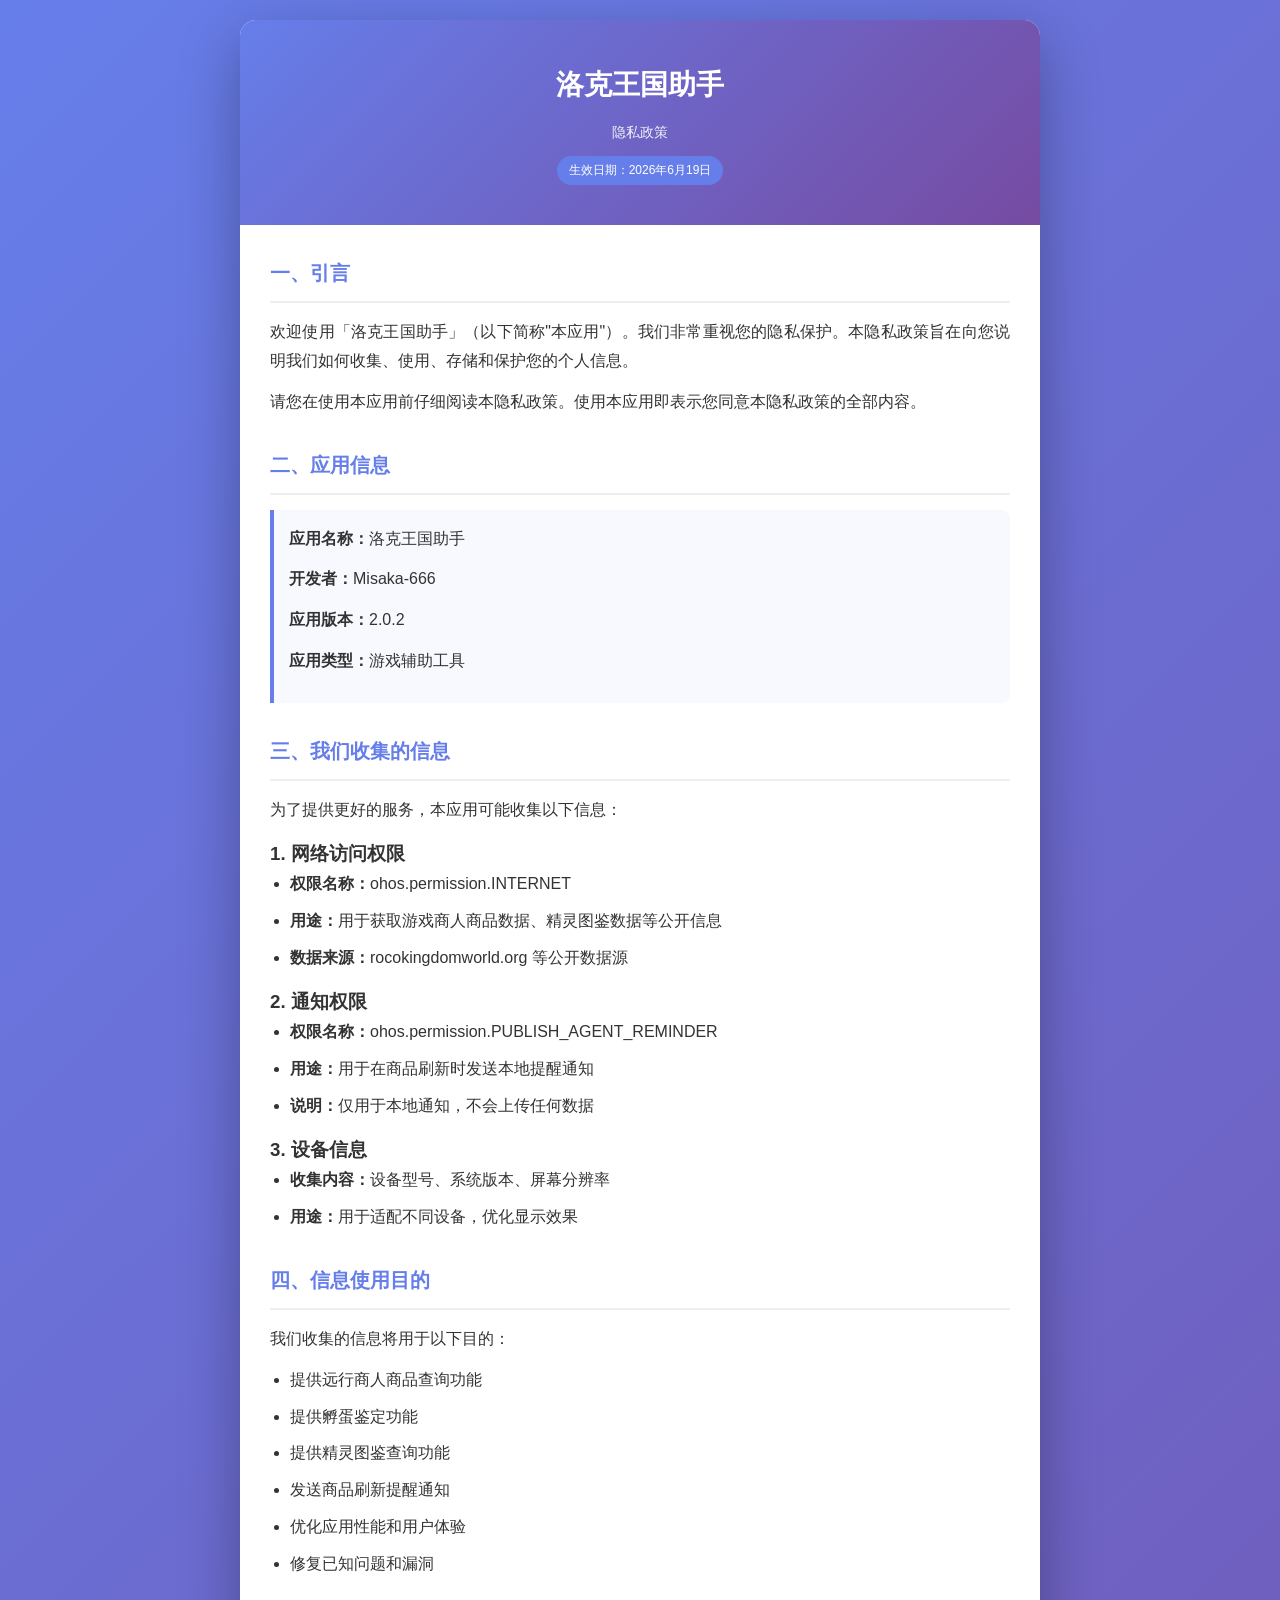
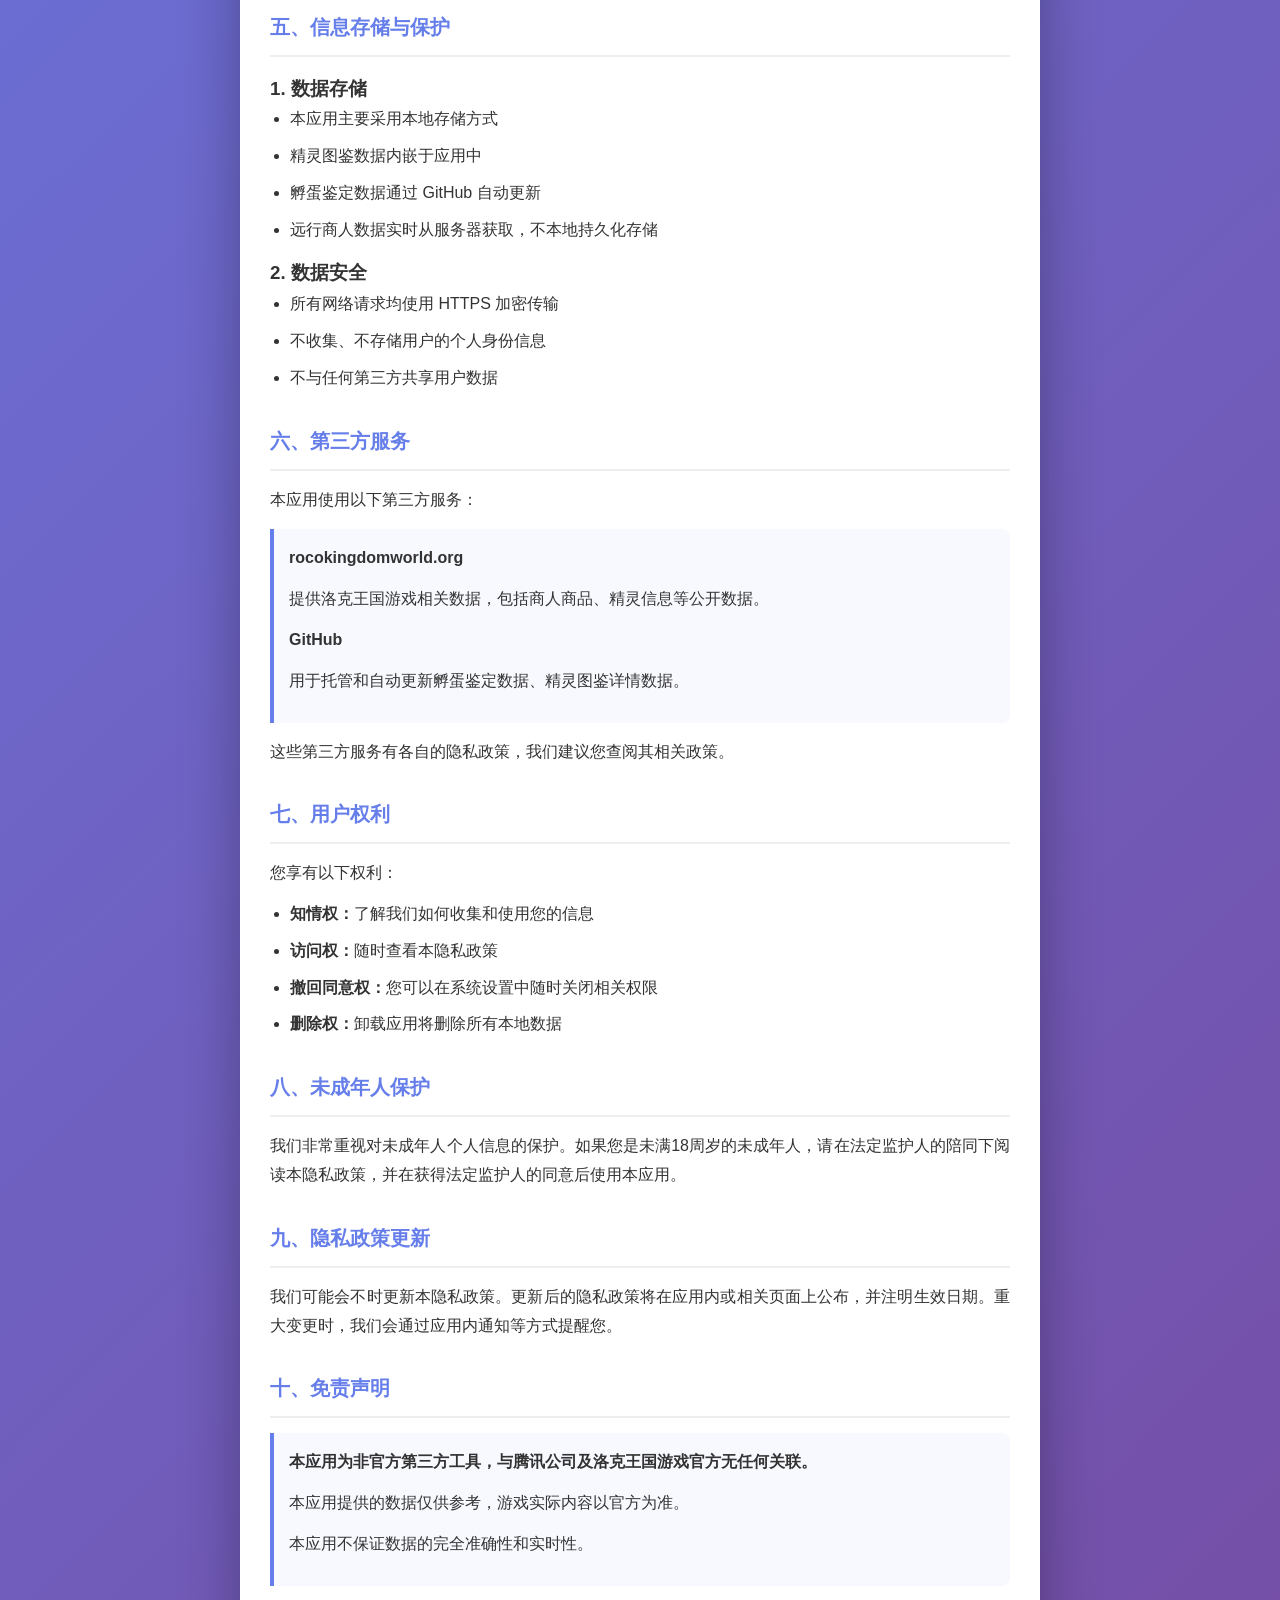
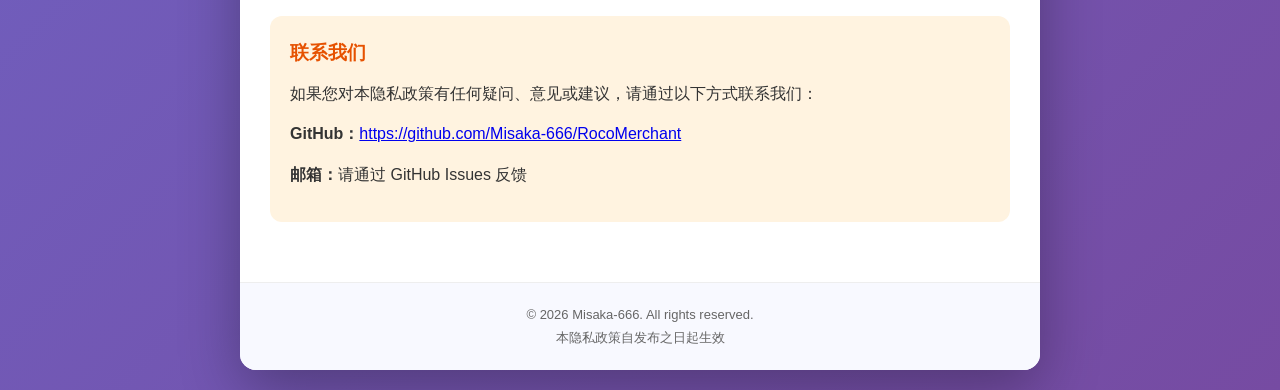
==== docs/index.html @ 527032fa "docs: 添加隐私政策页面用于GitHub Pages托管" ====
<!DOCTYPE html>
<html lang="zh-CN">
<head>
    <meta charset="UTF-8">
    <meta name="viewport" content="width=device-width, initial-scale=1.0">
    <title>洛克王国助手 - 隐私政策</title>
    <style>
        * {
            margin: 0;
            padding: 0;
            box-sizing: border-box;
        }
        body {
            font-family: -apple-system, BlinkMacSystemFont, "PingFang SC", "Microsoft YaHei", sans-serif;
            line-height: 1.8;
            color: #333;
            background: linear-gradient(135deg, #667eea 0%, #764ba2 100%);
            min-height: 100vh;
            padding: 20px;
        }
        .container {
            max-width: 800px;
            margin: 0 auto;
            background: white;
            border-radius: 16px;
            box-shadow: 0 20px 60px rgba(0,0,0,0.3);
            overflow: hidden;
        }
        .header {
            background: linear-gradient(135deg, #667eea 0%, #764ba2 100%);
            color: white;
            padding: 40px 30px;
            text-align: center;
        }
        .header h1 {
            font-size: 28px;
            font-weight: 600;
            margin-bottom: 10px;
        }
        .header .subtitle {
            font-size: 14px;
            opacity: 0.9;
        }
        .content {
            padding: 30px;
        }
        .section {
            margin-bottom: 30px;
        }
        .section h2 {
            font-size: 20px;
            color: #667eea;
            margin-bottom: 15px;
            padding-bottom: 10px;
            border-bottom: 2px solid #eee;
        }
        .section p {
            margin-bottom: 12px;
            text-align: justify;
        }
        .section ul {
            margin-left: 20px;
            margin-bottom: 12px;
        }
        .section li {
            margin-bottom: 8px;
        }
        .highlight {
            background: #f8f9ff;
            border-left: 4px solid #667eea;
            padding: 15px;
            margin: 15px 0;
            border-radius: 0 8px 8px 0;
        }
        .footer {
            background: #f8f9ff;
            padding: 20px 30px;
            text-align: center;
            font-size: 13px;
            color: #666;
            border-top: 1px solid #eee;
        }
        .effective-date {
            display: inline-block;
            background: #667eea;
            color: white;
            padding: 4px 12px;
            border-radius: 20px;
            font-size: 12px;
            margin-top: 10px;
        }
        .contact-info {
            background: #fff3e0;
            border-radius: 12px;
            padding: 20px;
            margin-top: 20px;
        }
        .contact-info h3 {
            color: #e65100;
            margin-bottom: 10px;
        }
    </style>
</head>
<body>
    <div class="container">
        <div class="header">
            <h1>洛克王国助手</h1>
            <div class="subtitle">隐私政策</div>
            <div class="effective-date">生效日期：2026年6月19日</div>
        </div>
        
        <div class="content">
            <div class="section">
                <h2>一、引言</h2>
                <p>欢迎使用「洛克王国助手」（以下简称"本应用"）。我们非常重视您的隐私保护。本隐私政策旨在向您说明我们如何收集、使用、存储和保护您的个人信息。</p>
                <p>请您在使用本应用前仔细阅读本隐私政策。使用本应用即表示您同意本隐私政策的全部内容。</p>
            </div>

            <div class="section">
                <h2>二、应用信息</h2>
                <div class="highlight">
                    <p><strong>应用名称：</strong>洛克王国助手</p>
                    <p><strong>开发者：</strong>Misaka-666</p>
                    <p><strong>应用版本：</strong>2.0.2</p>
                    <p><strong>应用类型：</strong>游戏辅助工具</p>
                </div>
            </div>

            <div class="section">
                <h2>三、我们收集的信息</h2>
                <p>为了提供更好的服务，本应用可能收集以下信息：</p>
                
                <h3>1. 网络访问权限</h3>
                <ul>
                    <li><strong>权限名称：</strong>ohos.permission.INTERNET</li>
                    <li><strong>用途：</strong>用于获取游戏商人商品数据、精灵图鉴数据等公开信息</li>
                    <li><strong>数据来源：</strong>rocokingdomworld.org 等公开数据源</li>
                </ul>
                
                <h3>2. 通知权限</h3>
                <ul>
                    <li><strong>权限名称：</strong>ohos.permission.PUBLISH_AGENT_REMINDER</li>
                    <li><strong>用途：</strong>用于在商品刷新时发送本地提醒通知</li>
                    <li><strong>说明：</strong>仅用于本地通知，不会上传任何数据</li>
                </ul>
                
                <h3>3. 设备信息</h3>
                <ul>
                    <li><strong>收集内容：</strong>设备型号、系统版本、屏幕分辨率</li>
                    <li><strong>用途：</strong>用于适配不同设备，优化显示效果</li>
                </ul>
            </div>

            <div class="section">
                <h2>四、信息使用目的</h2>
                <p>我们收集的信息将用于以下目的：</p>
                <ul>
                    <li>提供远行商人商品查询功能</li>
                    <li>提供孵蛋鉴定功能</li>
                    <li>提供精灵图鉴查询功能</li>
                    <li>发送商品刷新提醒通知</li>
                    <li>优化应用性能和用户体验</li>
                    <li>修复已知问题和漏洞</li>
                </ul>
            </div>

            <div class="section">
                <h2>五、信息存储与保护</h2>
                <h3>1. 数据存储</h3>
                <ul>
                    <li>本应用主要采用本地存储方式</li>
                    <li>精灵图鉴数据内嵌于应用中</li>
                    <li>孵蛋鉴定数据通过 GitHub 自动更新</li>
                    <li>远行商人数据实时从服务器获取，不本地持久化存储</li>
                </ul>
                
                <h3>2. 数据安全</h3>
                <ul>
                    <li>所有网络请求均使用 HTTPS 加密传输</li>
                    <li>不收集、不存储用户的个人身份信息</li>
                    <li>不与任何第三方共享用户数据</li>
                </ul>
            </div>

            <div class="section">
                <h2>六、第三方服务</h2>
                <p>本应用使用以下第三方服务：</p>
                <div class="highlight">
                    <p><strong>rocokingdomworld.org</strong></p>
                    <p>提供洛克王国游戏相关数据，包括商人商品、精灵信息等公开数据。</p>
                    <p><strong>GitHub</strong></p>
                    <p>用于托管和自动更新孵蛋鉴定数据、精灵图鉴详情数据。</p>
                </div>
                <p>这些第三方服务有各自的隐私政策，我们建议您查阅其相关政策。</p>
            </div>

            <div class="section">
                <h2>七、用户权利</h2>
                <p>您享有以下权利：</p>
                <ul>
                    <li><strong>知情权：</strong>了解我们如何收集和使用您的信息</li>
                    <li><strong>访问权：</strong>随时查看本隐私政策</li>
                    <li><strong>撤回同意权：</strong>您可以在系统设置中随时关闭相关权限</li>
                    <li><strong>删除权：</strong>卸载应用将删除所有本地数据</li>
                </ul>
            </div>

            <div class="section">
                <h2>八、未成年人保护</h2>
                <p>我们非常重视对未成年人个人信息的保护。如果您是未满18周岁的未成年人，请在法定监护人的陪同下阅读本隐私政策，并在获得法定监护人的同意后使用本应用。</p>
            </div>

            <div class="section">
                <h2>九、隐私政策更新</h2>
                <p>我们可能会不时更新本隐私政策。更新后的隐私政策将在应用内或相关页面上公布，并注明生效日期。重大变更时，我们会通过应用内通知等方式提醒您。</p>
            </div>

            <div class="section">
                <h2>十、免责声明</h2>
                <div class="highlight">
                    <p><strong>本应用为非官方第三方工具，与腾讯公司及洛克王国游戏官方无任何关联。</strong></p>
                    <p>本应用提供的数据仅供参考，游戏实际内容以官方为准。</p>
                    <p>本应用不保证数据的完全准确性和实时性。</p>
                </div>
            </div>

            <div class="section">
                <div class="contact-info">
                    <h3>联系我们</h3>
                    <p>如果您对本隐私政策有任何疑问、意见或建议，请通过以下方式联系我们：</p>
                    <p><strong>GitHub：</strong><a href="https://github.com/Misaka-666/RocoMerchant" target="_blank">https://github.com/Misaka-666/RocoMerchant</a></p>
                    <p><strong>邮箱：</strong>请通过 GitHub Issues 反馈</p>
                </div>
            </div>
        </div>
        
        <div class="footer">
            <p>© 2026 Misaka-666. All rights reserved.</p>
            <p>本隐私政策自发布之日起生效</p>
        </div>
    </div>
</body>
</html>
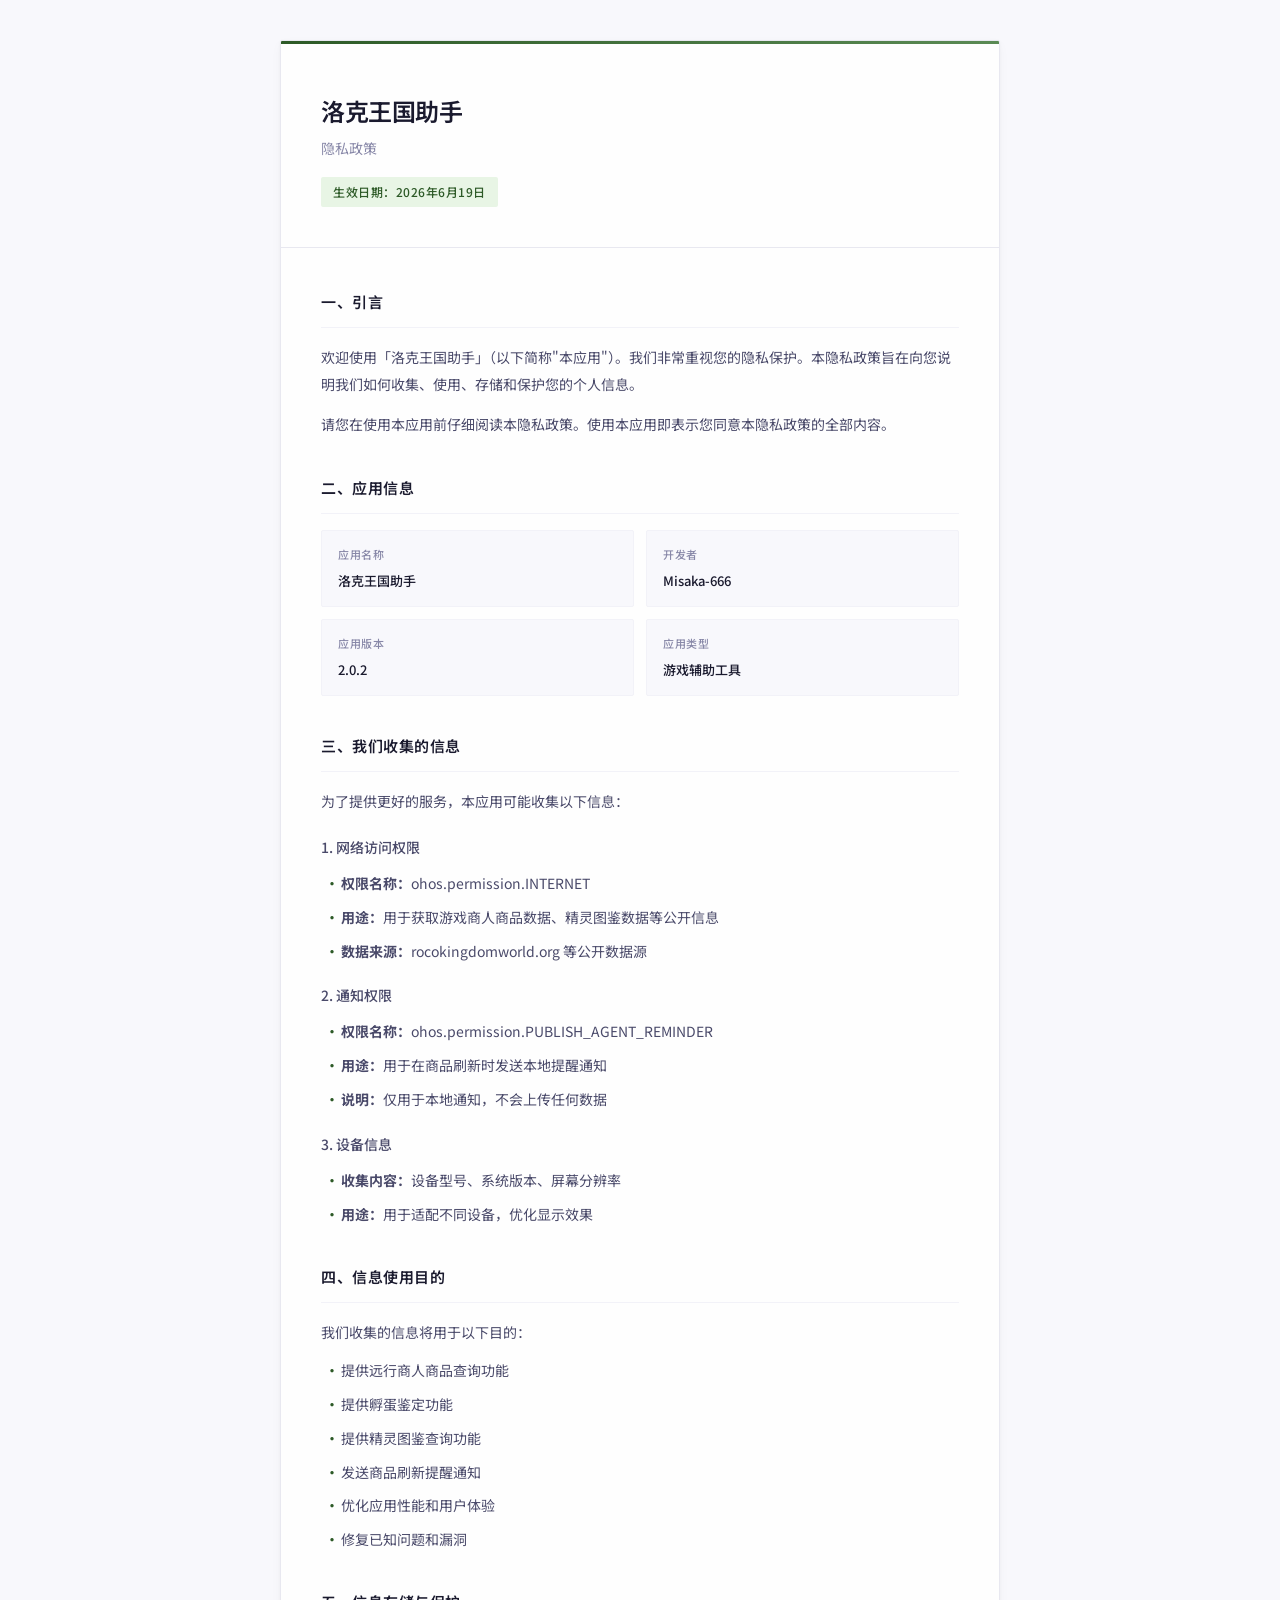
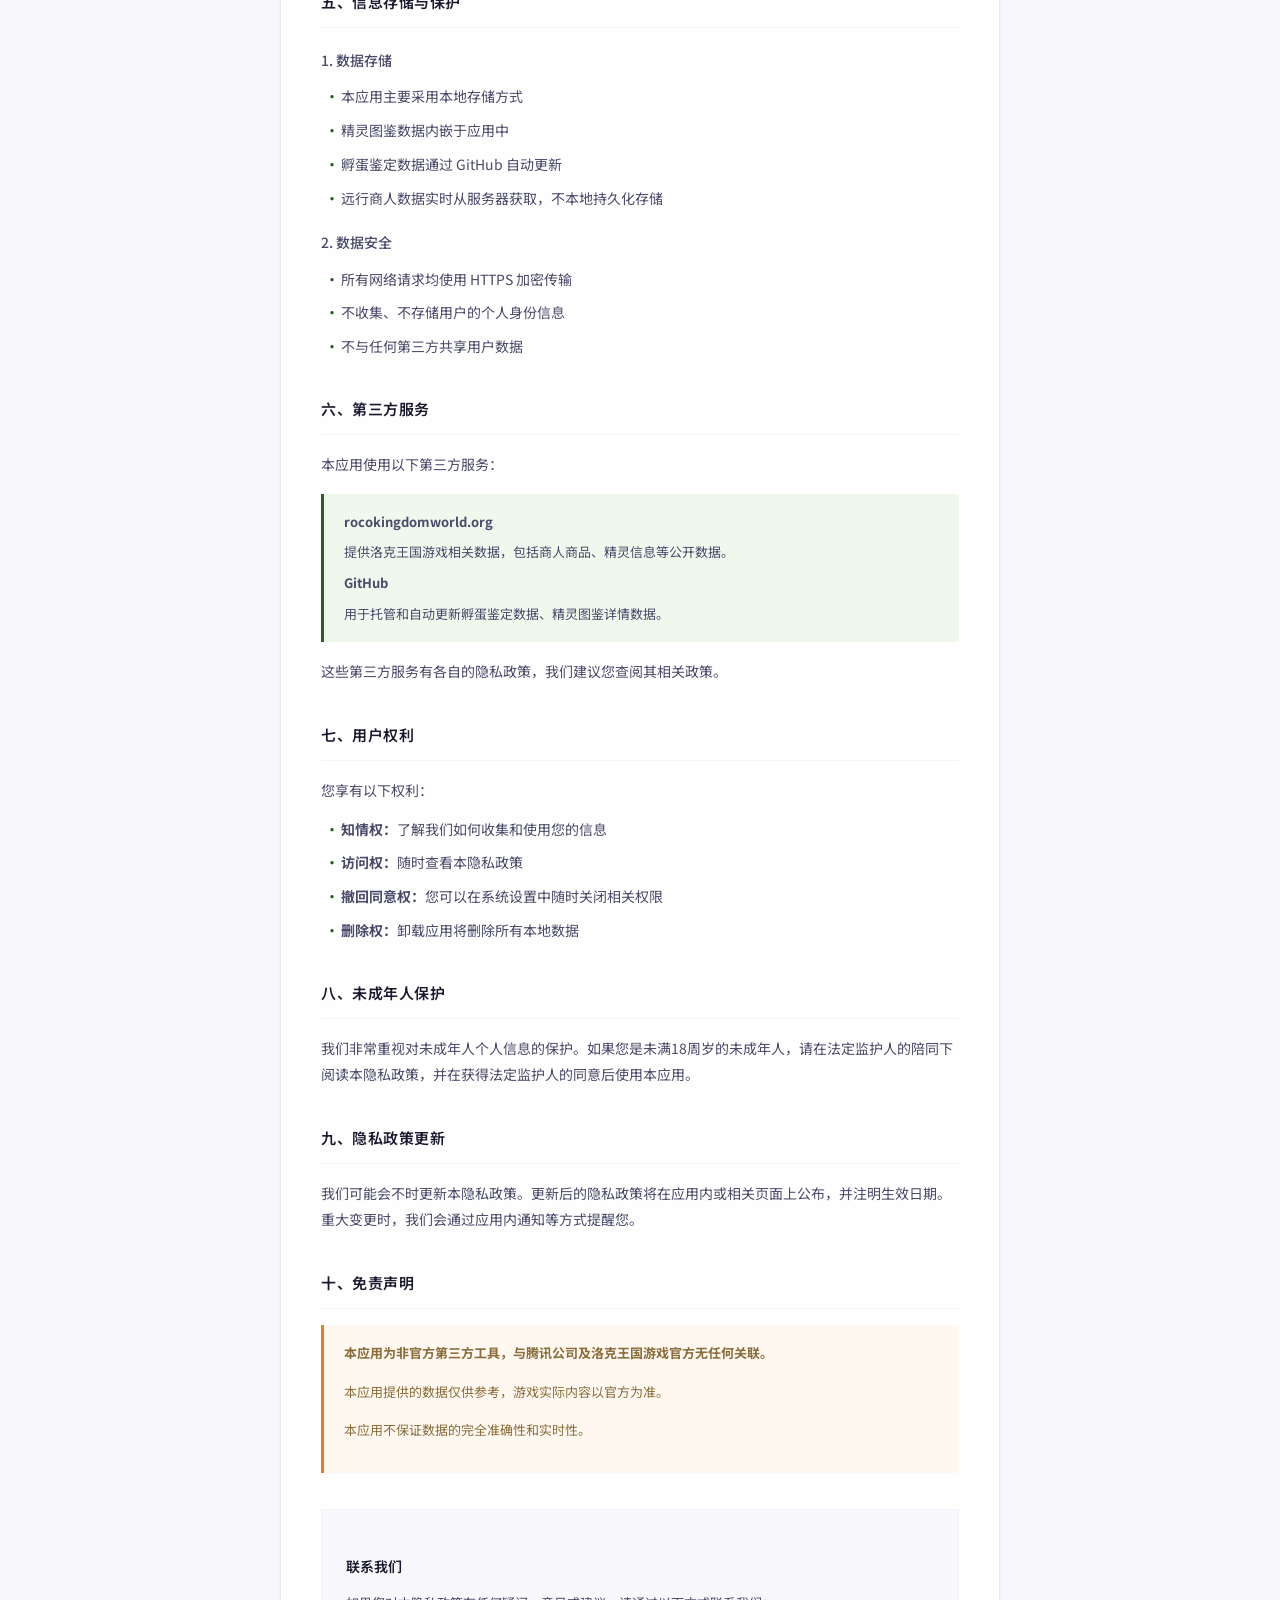
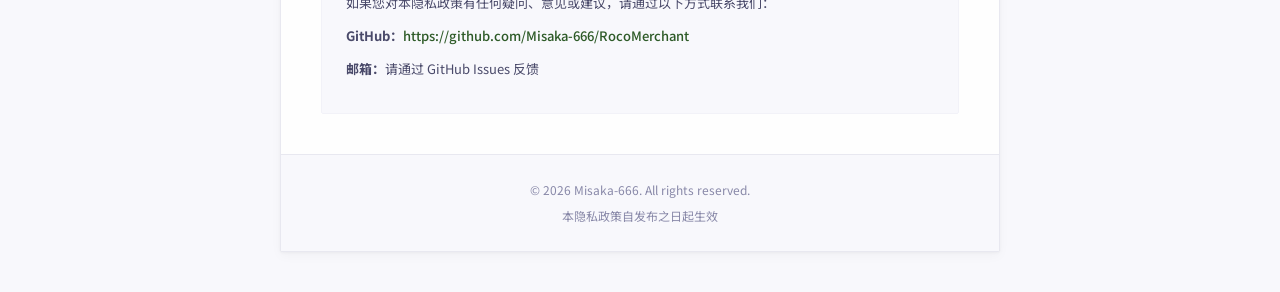
==== commit 7b581429: "docs: 同步隐私政策到GitHub Pages" ====
--- a/docs/index.html
+++ b/docs/index.html
@@ -5,99 +5,278 @@
     <meta name="viewport" content="width=device-width, initial-scale=1.0">
     <title>洛克王国助手 - 隐私政策</title>
     <style>
+        @import url('https://fonts.googleapis.com/css2?family=Noto+Sans+SC:wght@300;400;500;600;700&display=swap');
+        
         * {
             margin: 0;
             padding: 0;
             box-sizing: border-box;
         }
+        
+        :root {
+            --ink: #1a1a2e;
+            --ink-light: #4a4a6a;
+            --ink-muted: #8888a8;
+            --surface: #fefefe;
+            --surface-dim: #f8f8fc;
+            --accent: #2d5a27;
+            --accent-light: #e8f5e5;
+            --accent-subtle: #f0f8ee;
+            --border: #e8e8f0;
+            --border-light: #f2f2f8;
+        }
+        
         body {
-            font-family: -apple-system, BlinkMacSystemFont, "PingFang SC", "Microsoft YaHei", sans-serif;
+            font-family: 'Noto Sans SC', -apple-system, BlinkMacSystemFont, "PingFang SC", "Microsoft YaHei", sans-serif;
             line-height: 1.8;
-            color: #333;
-            background: linear-gradient(135deg, #667eea 0%, #764ba2 100%);
+            color: var(--ink);
+            background: var(--surface-dim);
             min-height: 100vh;
-            padding: 20px;
-        }
+            padding: 40px 20px;
+            -webkit-font-smoothing: antialiased;
+        }
+        
         .container {
-            max-width: 800px;
+            max-width: 720px;
             margin: 0 auto;
-            background: white;
-            border-radius: 16px;
-            box-shadow: 0 20px 60px rgba(0,0,0,0.3);
+            background: var(--surface);
+            border-radius: 2px;
+            box-shadow: 0 1px 3px rgba(0,0,0,0.04), 0 4px 12px rgba(0,0,0,0.03);
             overflow: hidden;
-        }
+            border: 1px solid var(--border);
+        }
+        
         .header {
-            background: linear-gradient(135deg, #667eea 0%, #764ba2 100%);
-            color: white;
-            padding: 40px 30px;
-            text-align: center;
-        }
+            padding: 48px 40px 40px;
+            border-bottom: 1px solid var(--border);
+            position: relative;
+        }
+        
+        .header::before {
+            content: '';
+            position: absolute;
+            top: 0;
+            left: 0;
+            right: 0;
+            height: 3px;
+            background: linear-gradient(90deg, var(--accent), #5a8a54);
+        }
+        
         .header h1 {
-            font-size: 28px;
+            font-size: 24px;
             font-weight: 600;
-            margin-bottom: 10px;
-        }
+            color: var(--ink);
+            margin-bottom: 4px;
+            letter-spacing: -0.5px;
+        }
+        
         .header .subtitle {
             font-size: 14px;
-            opacity: 0.9;
-        }
+            color: var(--ink-muted);
+            font-weight: 400;
+        }
+        
+        .header .effective-date {
+            display: inline-block;
+            background: var(--accent-light);
+            color: var(--accent);
+            padding: 4px 12px;
+            border-radius: 2px;
+            font-size: 12px;
+            font-weight: 500;
+            margin-top: 16px;
+            letter-spacing: 0.5px;
+        }
+        
         .content {
-            padding: 30px;
-        }
+            padding: 40px;
+        }
+        
         .section {
-            margin-bottom: 30px;
-        }
+            margin-bottom: 36px;
+        }
+        
+        .section:last-child {
+            margin-bottom: 0;
+        }
+        
         .section h2 {
-            font-size: 20px;
-            color: #667eea;
-            margin-bottom: 15px;
-            padding-bottom: 10px;
-            border-bottom: 2px solid #eee;
-        }
+            font-size: 15px;
+            font-weight: 600;
+            color: var(--ink);
+            margin-bottom: 16px;
+            padding-bottom: 12px;
+            border-bottom: 1px solid var(--border-light);
+            letter-spacing: 0.5px;
+            text-transform: uppercase;
+        }
+        
+        .section h3 {
+            font-size: 14px;
+            font-weight: 500;
+            color: var(--ink-light);
+            margin-top: 20px;
+            margin-bottom: 10px;
+        }
+        
         .section p {
+            margin-bottom: 14px;
+            color: var(--ink-light);
+            font-size: 14px;
+            line-height: 1.9;
+        }
+        
+        .section ul {
+            margin: 12px 0;
+            padding-left: 0;
+            list-style: none;
+        }
+        
+        .section li {
+            margin-bottom: 10px;
+            padding-left: 20px;
+            position: relative;
+            font-size: 14px;
+            color: var(--ink-light);
+            line-height: 1.7;
+        }
+        
+        .section li::before {
+            content: '·';
+            position: absolute;
+            left: 4px;
+            color: var(--accent);
+            font-weight: 600;
+        }
+        
+        .highlight {
+            background: var(--accent-subtle);
+            border-left: 3px solid var(--accent);
+            padding: 16px 20px;
+            margin: 16px 0;
+            border-radius: 0 2px 2px 0;
+        }
+        
+        .highlight p {
+            margin-bottom: 6px;
+            font-size: 13px;
+        }
+        
+        .highlight p:last-child {
+            margin-bottom: 0;
+        }
+        
+        .info-grid {
+            display: grid;
+            grid-template-columns: repeat(2, 1fr);
+            gap: 12px;
+            margin: 16px 0;
+        }
+        
+        .info-item {
+            background: var(--surface-dim);
+            padding: 14px 16px;
+            border-radius: 2px;
+            border: 1px solid var(--border-light);
+        }
+        
+        .info-item .label {
+            font-size: 11px;
+            font-weight: 500;
+            color: var(--ink-muted);
+            text-transform: uppercase;
+            letter-spacing: 0.5px;
+            margin-bottom: 4px;
+        }
+        
+        .info-item .value {
+            font-size: 13px;
+            font-weight: 500;
+            color: var(--ink);
+        }
+        
+        .disclaimer {
+            background: #fff8f0;
+            border-left: 3px solid #e67e22;
+            padding: 16px 20px;
+            margin: 16px 0;
+            border-radius: 0 2px 2px 0;
+        }
+        
+        .disclaimer p {
+            color: #8a6d3b;
+            font-size: 13px;
+        }
+        
+        .contact-info {
+            background: var(--surface-dim);
+            border-radius: 2px;
+            padding: 24px;
+            margin-top: 24px;
+            border: 1px solid var(--border-light);
+        }
+        
+        .contact-info h3 {
+            color: var(--ink);
             margin-bottom: 12px;
-            text-align: justify;
-        }
-        .section ul {
-            margin-left: 20px;
-            margin-bottom: 12px;
-        }
-        .section li {
+            font-size: 14px;
+            font-weight: 600;
+        }
+        
+        .contact-info p {
+            font-size: 13px;
             margin-bottom: 8px;
         }
-        .highlight {
-            background: #f8f9ff;
-            border-left: 4px solid #667eea;
-            padding: 15px;
-            margin: 15px 0;
-            border-radius: 0 8px 8px 0;
-        }
+        
+        .contact-info a {
+            color: var(--accent);
+            text-decoration: none;
+            font-weight: 500;
+            border-bottom: 1px solid transparent;
+            transition: border-color 0.2s ease;
+        }
+        
+        .contact-info a:hover {
+            border-bottom-color: var(--accent);
+        }
+        
         .footer {
-            background: #f8f9ff;
-            padding: 20px 30px;
+            background: var(--surface-dim);
+            padding: 24px 40px;
             text-align: center;
-            font-size: 13px;
-            color: #666;
-            border-top: 1px solid #eee;
-        }
-        .effective-date {
-            display: inline-block;
-            background: #667eea;
-            color: white;
-            padding: 4px 12px;
-            border-radius: 20px;
             font-size: 12px;
-            margin-top: 10px;
-        }
-        .contact-info {
-            background: #fff3e0;
-            border-radius: 12px;
-            padding: 20px;
-            margin-top: 20px;
-        }
-        .contact-info h3 {
-            color: #e65100;
-            margin-bottom: 10px;
+            color: var(--ink-muted);
+            border-top: 1px solid var(--border);
+        }
+        
+        .footer p {
+            margin-bottom: 4px;
+        }
+        
+        .footer p:last-child {
+            margin-bottom: 0;
+        }
+        
+        @media (max-width: 600px) {
+            body {
+                padding: 20px 12px;
+            }
+            
+            .header {
+                padding: 32px 24px 28px;
+            }
+            
+            .content {
+                padding: 28px 24px;
+            }
+            
+            .info-grid {
+                grid-template-columns: 1fr;
+            }
+            
+            .footer {
+                padding: 20px 24px;
+            }
         }
     </style>
 </head>
@@ -118,11 +297,23 @@
 
             <div class="section">
                 <h2>二、应用信息</h2>
-                <div class="highlight">
-                    <p><strong>应用名称：</strong>洛克王国助手</p>
-                    <p><strong>开发者：</strong>Misaka-666</p>
-                    <p><strong>应用版本：</strong>2.0.2</p>
-                    <p><strong>应用类型：</strong>游戏辅助工具</p>
+                <div class="info-grid">
+                    <div class="info-item">
+                        <div class="label">应用名称</div>
+                        <div class="value">洛克王国助手</div>
+                    </div>
+                    <div class="info-item">
+                        <div class="label">开发者</div>
+                        <div class="value">Misaka-666</div>
+                    </div>
+                    <div class="info-item">
+                        <div class="label">应用版本</div>
+                        <div class="value">2.0.2</div>
+                    </div>
+                    <div class="info-item">
+                        <div class="label">应用类型</div>
+                        <div class="value">游戏辅助工具</div>
+                    </div>
                 </div>
             </div>
 
@@ -217,7 +408,7 @@
 
             <div class="section">
                 <h2>十、免责声明</h2>
-                <div class="highlight">
+                <div class="disclaimer">
                     <p><strong>本应用为非官方第三方工具，与腾讯公司及洛克王国游戏官方无任何关联。</strong></p>
                     <p>本应用提供的数据仅供参考，游戏实际内容以官方为准。</p>
                     <p>本应用不保证数据的完全准确性和实时性。</p>
